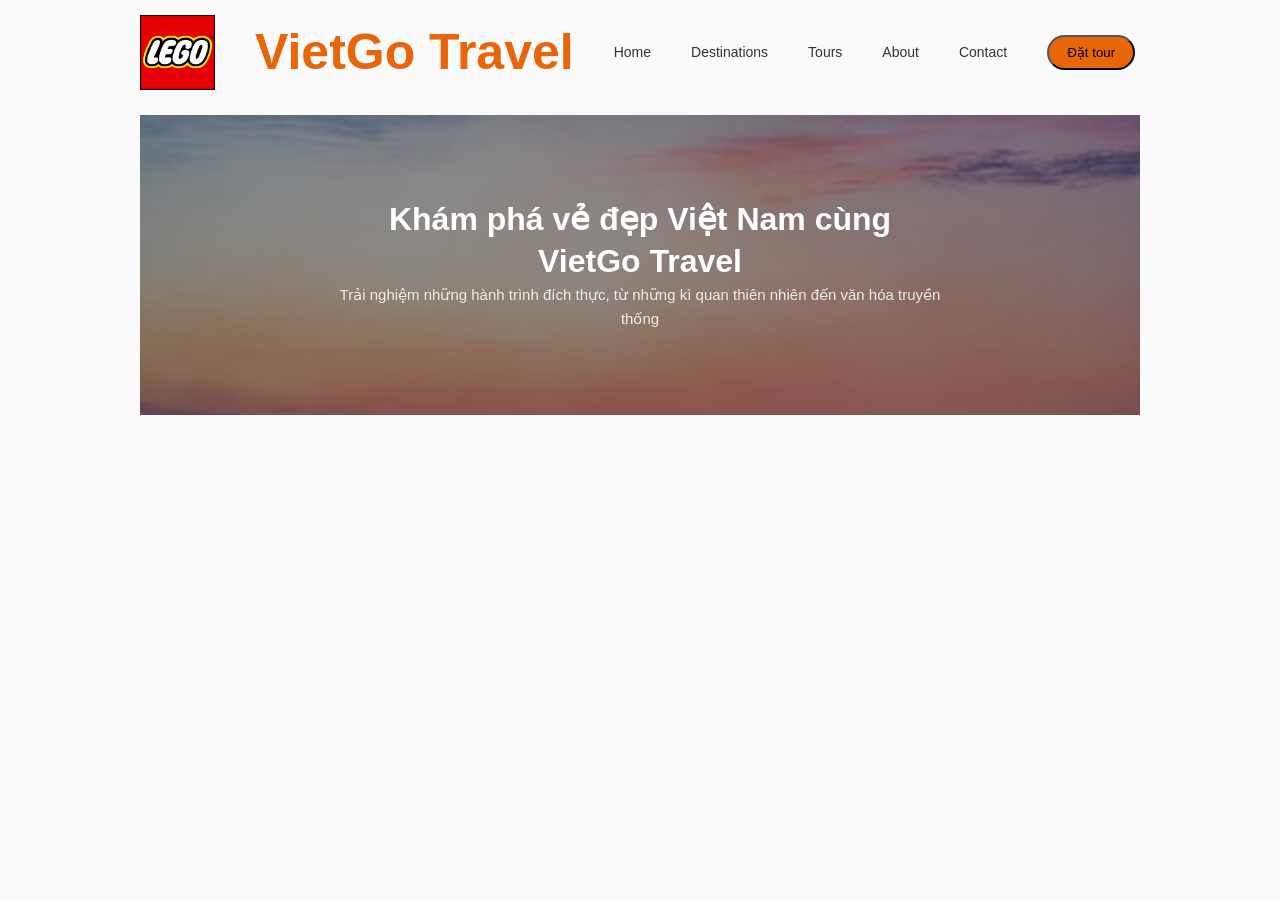
==== index.html @ a16970d5 "html" ====
<!doctype html>
<html lang="en">
<head>
    <meta charset="UTF-8">
    <meta name="viewport"
          content="width=device-width, user-scalable=no, initial-scale=1.0, maximum-scale=1.0, minimum-scale=1.0">
    <meta http-equiv="X-UA-Compatible" content="ie=edge">
    <title>Document</title>
    <link rel = "stylesheet" href = "css/index.css">
</head>
<body>
    <header class = "section header">
        <nav class = "container">
            <img class = "logo" src = "imgs/logo.png">
            <span class = "brand">VietGo Travel</span>
            <ul class = "links">
            <li><a href = "index.html">Home</a></li>
            <li><a href = "destination.html">Destinations</a></li>
            <li><a href = "blog.html">Tours</a></li>
            <li><a href = "about.html">About</a></li>
            <li><a href = "contact.html">Contact</a></li>
            </ul>
            <button class = "book">Đặt tour</button>
        </nav>
    </header>
    <div class = "section banner">
        <div class = "container">
            <div class = "background">
                <div class = "content">
                    <h1 class = "title">Khám phá vẻ đẹp Việt Nam cùng VietGo Travel</h1>
                    <p class = "description">Trải nghiệm những hành trình đích thực, từ những kì quan thiên nhiên đến văn hóa truyền thống</p>
                </div>
            </div>
        </div>
    </div>
    <div class = "section search">
        <div class = "container">
            <div class = "search-bar">
                
            </div>
        </div>
    </div>
</body>
</html>
---- css/index.css ----
*{
    margin: 0;
    padding: 0;
    box-sizing: border-box;
    transition: all 300ms;
}

body{
    background-color: #fafafa;
    font-size: 14px;
    font-family: "Roboto Condensed", sans-serif;
    line-height: 1.5;
    margin: 15px;
}

.section{
    float: left;
    width: 100%;
}

.container{
    width: 1000px;
    margin: 0 auto;
    float: none;
    position: relative;
}

.logo{
    width: 75px;
}

.brand{
    font-weight: bold;
    color: #E8650A;
    font-size: 50px;
}

.links{
    display: flex;
    align-items: center;
    gap: 40px;
    color: #E8650A;
    list-style: none;
}

.links a{
    text-decoration: none;
    font-size: 14px;
    color: #333;
}

.links a:active{
    color: #E8650A;
    border-bottom: 2px solid #E8650A;
    padding-bottom: 2px;
}

nav.container{
    display: flex;
    align-items: center;
    gap: 40px;
}

.book{
    border-radius: 20px;
    background-color: #E8650A;
    padding: 8px 18px;
}

header{
    height: 100px;
}

.banner .background{
    position: relative;
    height: 300px;
    background-image:
            linear-gradient(rgba(0,0,0,0.45), rgba(0,0,0,0.45)),
            url("../imgs/banner.jpg");
    background-size: cover;
    background-position: center;

    display: flex;
    align-items: center;
    justify-content: center;
}

.content {
    text-align: center;
    max-width: 650px;
    padding: 0 20px;
}

.title {
    font-size: 32px;
    font-weight: 700;
    color: #fff;
    line-height: 1.3;
    flex: 1;
    text-align: center;
}

.description {
    font-size: 15px;
    color: rgba(255, 255, 255, 0.85);
    line-height: 1.6;
    flex: 1;
    text-align: center;
}

.search .background{
    position: relative;
    height: 300px;
    background-image:
            linear-gradient(rgba(0,0,0,0.45), rgba(0,0,0,0.45)),
            url("../imgs/search.png");
    background-size: cover;
    background-position: center;

    display: flex;
    align-items: center;
    justify-content: center;
}
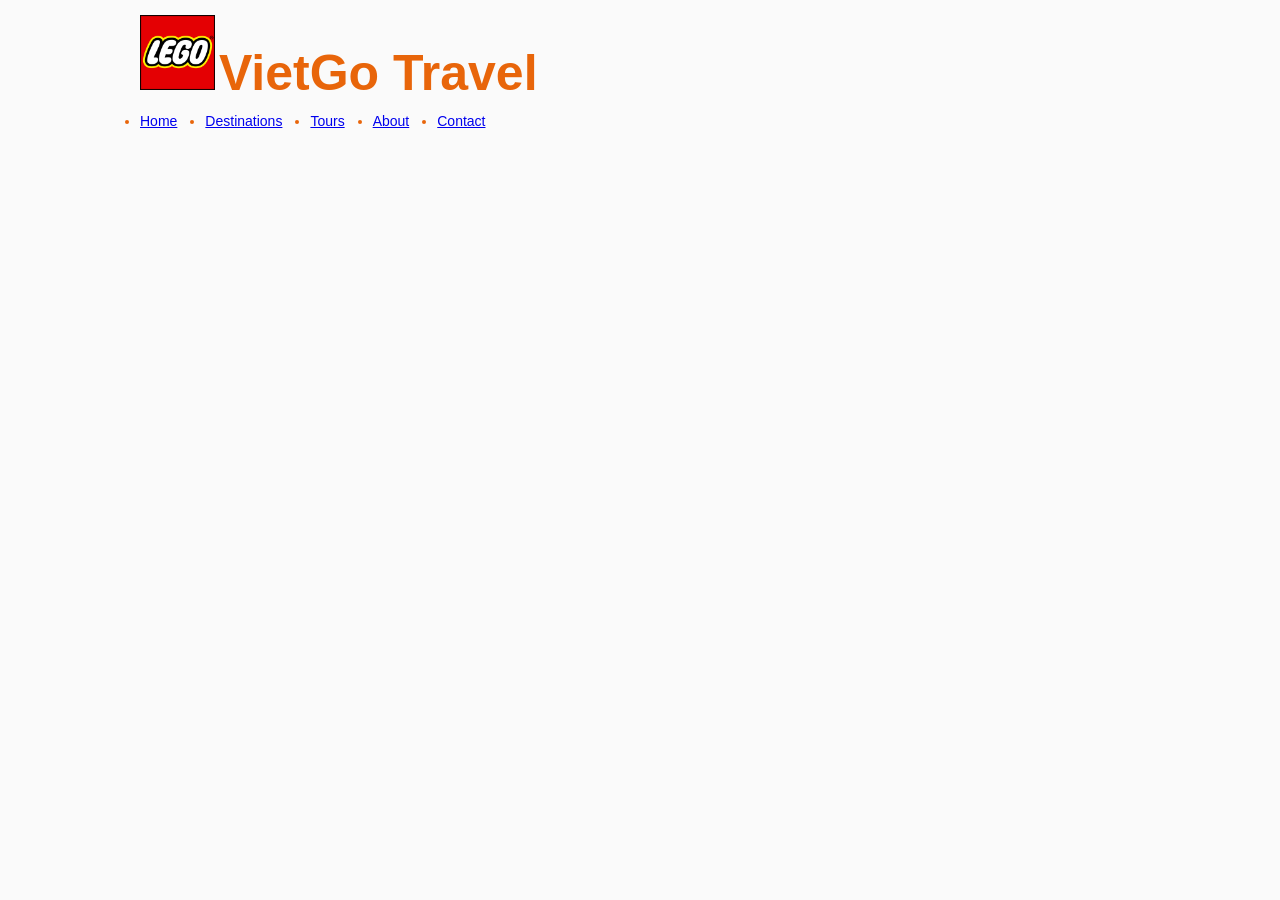
==== commit 50863f09: "Merge branch 'main' of https://github.com/kendicklmao/project-html" ====
--- a/index.html
+++ b/index.html
@@ -9,36 +9,18 @@
     <link rel = "stylesheet" href = "css/index.css">
 </head>
 <body>
-    <header class = "section header">
-        <nav class = "container">
-            <img class = "logo" src = "imgs/logo.png">
-            <span class = "brand">VietGo Travel</span>
-            <ul class = "links">
+<header class = "section header">
+    <div class = "container">
+        <img class = "logo" src = "imgs/LEGO_logo.svg.png">
+        <span class = "brand">VietGo Travel</span>
+        <ul class = "links">
             <li><a href = "index.html">Home</a></li>
             <li><a href = "destination.html">Destinations</a></li>
             <li><a href = "blog.html">Tours</a></li>
             <li><a href = "about.html">About</a></li>
             <li><a href = "contact.html">Contact</a></li>
-            </ul>
-            <button class = "book">Đặt tour</button>
-        </nav>
-    </header>
-    <div class = "section banner">
-        <div class = "container">
-            <div class = "background">
-                <div class = "content">
-                    <h1 class = "title">Khám phá vẻ đẹp Việt Nam cùng VietGo Travel</h1>
-                    <p class = "description">Trải nghiệm những hành trình đích thực, từ những kì quan thiên nhiên đến văn hóa truyền thống</p>
-                </div>
-            </div>
-        </div>
+        </ul>
     </div>
-    <div class = "section search">
-        <div class = "container">
-            <div class = "search-bar">
-                
-            </div>
-        </div>
-    </div>
+</header>
 </body>
 </html>
--- a/css/index.css
+++ b/css/index.css
@@ -22,7 +22,6 @@
     width: 1000px;
     margin: 0 auto;
     float: none;
-    position: relative;
 }
 
 .logo{
@@ -38,86 +37,10 @@
 .links{
     display: flex;
     align-items: center;
-    gap: 40px;
+    gap: 28px;
     color: #E8650A;
-    list-style: none;
 }
 
 .links a{
-    text-decoration: none;
-    font-size: 14px;
-    color: #333;
-}
 
-.links a:active{
-    color: #E8650A;
-    border-bottom: 2px solid #E8650A;
-    padding-bottom: 2px;
-}
-
-nav.container{
-    display: flex;
-    align-items: center;
-    gap: 40px;
-}
-
-.book{
-    border-radius: 20px;
-    background-color: #E8650A;
-    padding: 8px 18px;
-}
-
-header{
-    height: 100px;
-}
-
-.banner .background{
-    position: relative;
-    height: 300px;
-    background-image:
-            linear-gradient(rgba(0,0,0,0.45), rgba(0,0,0,0.45)),
-            url("../imgs/banner.jpg");
-    background-size: cover;
-    background-position: center;
-
-    display: flex;
-    align-items: center;
-    justify-content: center;
-}
-
-.content {
-    text-align: center;
-    max-width: 650px;
-    padding: 0 20px;
-}
-
-.title {
-    font-size: 32px;
-    font-weight: 700;
-    color: #fff;
-    line-height: 1.3;
-    flex: 1;
-    text-align: center;
-}
-
-.description {
-    font-size: 15px;
-    color: rgba(255, 255, 255, 0.85);
-    line-height: 1.6;
-    flex: 1;
-    text-align: center;
-}
-
-.search .background{
-    position: relative;
-    height: 300px;
-    background-image:
-            linear-gradient(rgba(0,0,0,0.45), rgba(0,0,0,0.45)),
-            url("../imgs/search.png");
-    background-size: cover;
-    background-position: center;
-
-    display: flex;
-    align-items: center;
-    justify-content: center;
 }
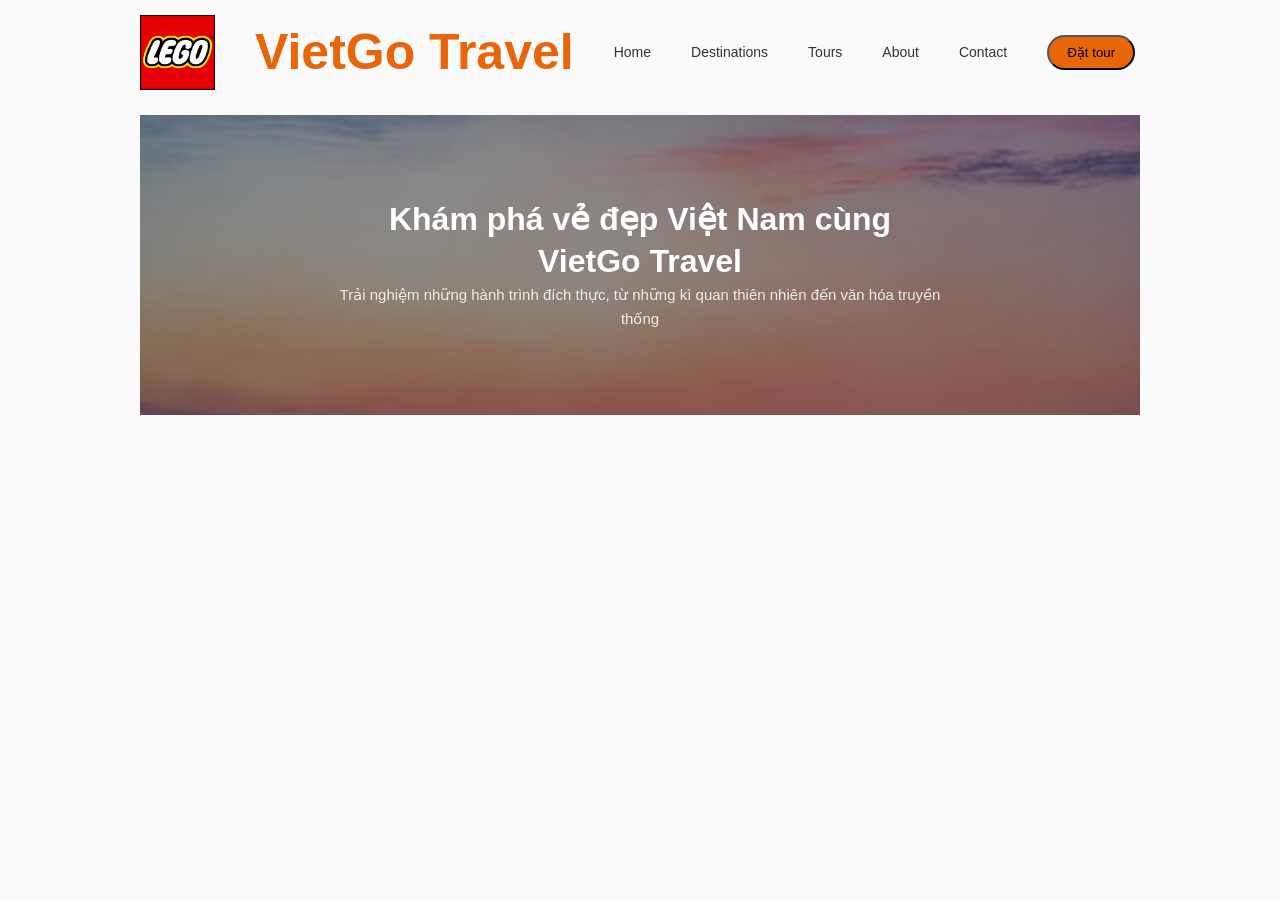
==== commit 2f4814f6: "Merge branch 'main' of https://github.com/kendicklmao/project-html" ====
--- a/index.html
+++ b/index.html
@@ -9,18 +9,36 @@
     <link rel = "stylesheet" href = "css/index.css">
 </head>
 <body>
-<header class = "section header">
-    <div class = "container">
-        <img class = "logo" src = "imgs/LEGO_logo.svg.png">
-        <span class = "brand">VietGo Travel</span>
-        <ul class = "links">
+    <header class = "section header">
+        <nav class = "container">
+            <img class = "logo" src = "imgs/logo.png">
+            <span class = "brand">VietGo Travel</span>
+            <ul class = "links">
             <li><a href = "index.html">Home</a></li>
             <li><a href = "destination.html">Destinations</a></li>
             <li><a href = "blog.html">Tours</a></li>
             <li><a href = "about.html">About</a></li>
             <li><a href = "contact.html">Contact</a></li>
-        </ul>
+            </ul>
+            <button class = "book">Đặt tour</button>
+        </nav>
+    </header>
+    <div class = "section banner">
+        <div class = "container">
+            <div class = "background">
+                <div class = "content">
+                    <h1 class = "title">Khám phá vẻ đẹp Việt Nam cùng VietGo Travel</h1>
+                    <p class = "description">Trải nghiệm những hành trình đích thực, từ những kì quan thiên nhiên đến văn hóa truyền thống</p>
+                </div>
+            </div>
+        </div>
     </div>
-</header>
+    <div class = "section search">
+        <div class = "container">
+            <div class = "search-bar">
+                
+            </div>
+        </div>
+    </div>
 </body>
 </html>
--- a/css/index.css
+++ b/css/index.css
@@ -22,6 +22,7 @@
     width: 1000px;
     margin: 0 auto;
     float: none;
+    position: relative;
 }
 
 .logo{
@@ -37,10 +38,86 @@
 .links{
     display: flex;
     align-items: center;
-    gap: 28px;
+    gap: 40px;
     color: #E8650A;
+    list-style: none;
 }
 
 .links a{
+    text-decoration: none;
+    font-size: 14px;
+    color: #333;
+}
 
+.links a:active{
+    color: #E8650A;
+    border-bottom: 2px solid #E8650A;
+    padding-bottom: 2px;
+}
+
+nav.container{
+    display: flex;
+    align-items: center;
+    gap: 40px;
+}
+
+.book{
+    border-radius: 20px;
+    background-color: #E8650A;
+    padding: 8px 18px;
+}
+
+header{
+    height: 100px;
+}
+
+.banner .background{
+    position: relative;
+    height: 300px;
+    background-image:
+            linear-gradient(rgba(0,0,0,0.45), rgba(0,0,0,0.45)),
+            url("../imgs/banner.jpg");
+    background-size: cover;
+    background-position: center;
+
+    display: flex;
+    align-items: center;
+    justify-content: center;
+}
+
+.content {
+    text-align: center;
+    max-width: 650px;
+    padding: 0 20px;
+}
+
+.title {
+    font-size: 32px;
+    font-weight: 700;
+    color: #fff;
+    line-height: 1.3;
+    flex: 1;
+    text-align: center;
+}
+
+.description {
+    font-size: 15px;
+    color: rgba(255, 255, 255, 0.85);
+    line-height: 1.6;
+    flex: 1;
+    text-align: center;
+}
+
+.search .background{
+    position: relative;
+    height: 300px;
+    background-image:
+            linear-gradient(rgba(0,0,0,0.45), rgba(0,0,0,0.45)),
+            url("../imgs/search.png");
+    background-size: cover;
+    background-position: center;
+
+    display: flex;
+    align-items: center;
+    justify-content: center;
 }
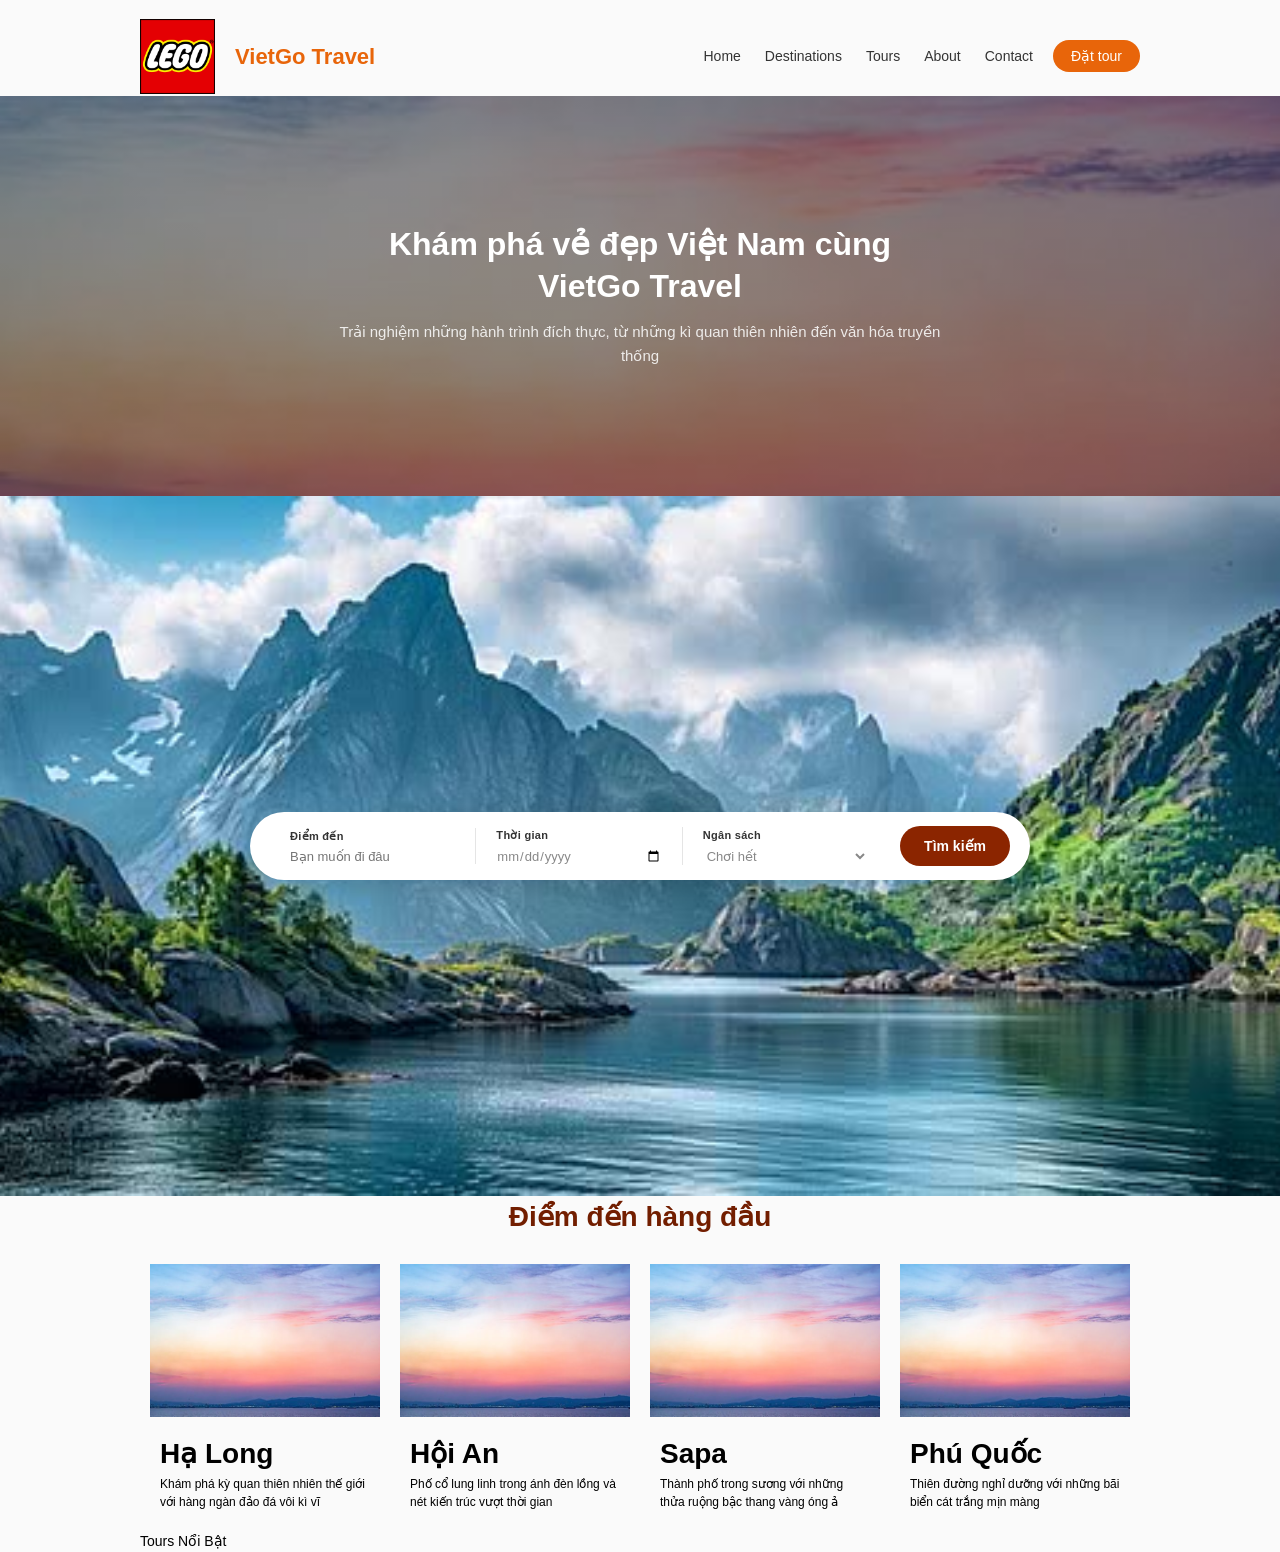
==== commit a0cb7e7d: "html" ====
--- a/index.html
+++ b/index.html
@@ -23,21 +23,76 @@
             <button class = "book">Đặt tour</button>
         </nav>
     </header>
-    <div class = "section banner">
+    <div class="section banner">
+        <div class="background">
+            <div class="content">
+                <h1 class="title">Khám phá vẻ đẹp Việt Nam cùng VietGo Travel</h1>
+                <p class="description">Trải nghiệm những hành trình đích thực, từ những kì quan thiên nhiên đến văn hóa truyền thống</p>
+            </div>
+        </div>
+        <div class="section search">
+            <div class="search-bar">
+                <div class="search-field">
+                    <label>Điểm đến</label>
+                    <div class="field-inner">
+                        <input type="text" placeholder="Bạn muốn đi đâu">
+                    </div>
+                </div>
+                <div class="search-field">
+                    <label>Thời gian</label>
+                    <div class="field-inner">
+                        <input type="date">
+                    </div>
+                </div>
+                <div class="search-field">
+                    <label>Ngân sách</label>
+                    <select>
+                        <option>Chơi hết</option>
+                        <option>Dưới 5 triệu</option>
+                        <option>5 - 10 triệu</option>
+                        <option>Trên 10 triệu</option>
+                    </select>
+                </div>
+                <button class="search-button">Tìm kiếm</button>
+            </div>
+        </div>
+    </div>
+    <h1 class = "special">Điểm đến hàng đầu</h1>
+    <div class = "section special-place">
         <div class = "container">
-            <div class = "background">
-                <div class = "content">
-                    <h1 class = "title">Khám phá vẻ đẹp Việt Nam cùng VietGo Travel</h1>
-                    <p class = "description">Trải nghiệm những hành trình đích thực, từ những kì quan thiên nhiên đến văn hóa truyền thống</p>
+            <div class = "item-img">
+                <img src = "imgs/banner.jpg">
+                <div class = "item-des">
+                    <h1>Hạ Long</h1>
+                    <p>Khám phá kỳ quan thiên nhiên thế giới với hàng ngàn đảo đá vôi kì vĩ</p>
+                </div>
+            </div>
+            <div class = "item-img">
+                <img src = "imgs/banner.jpg">
+                <div class = "item-des">
+                    <h1>Hội An</h1>
+                    <p>Phố cổ lung linh trong ánh đèn lồng và nét kiến trúc vượt thời gian</p>
+                </div>
+            </div>
+            <div class = "item-img">
+                <img src = "imgs/banner.jpg">
+                <div class = "item-des">
+                    <h1>Sapa</h1>
+                    <p>Thành phố trong sương với những thửa ruộng bậc thang vàng óng ả</p>
+                </div>
+            </div>
+            <div class = "item-img">
+                <img src = "imgs/banner.jpg">
+                <div class = "item-des">
+                    <h1>Phú Quốc</h1>
+                    <p>Thiên đường nghỉ dưỡng với những bãi biển cát trắng mịn màng</p>
                 </div>
             </div>
         </div>
     </div>
-    <div class = "section search">
+    <div class = "section special-tour">
         <div class = "container">
-            <div class = "search-bar">
-                
-            </div>
+            <p class = "tour">Tours Nổi Bật</p>
         </div>
     </div>
 </body>
--- a/css/index.css
+++ b/css/index.css
@@ -1,85 +1,94 @@
-*{
+* {
     margin: 0;
     padding: 0;
     box-sizing: border-box;
     transition: all 300ms;
 }
 
-body{
+body {
     background-color: #fafafa;
     font-size: 14px;
-    font-family: "Roboto Condensed", sans-serif;
+    font-family: "Be Vietnam Pro", sans-serif;
     line-height: 1.5;
-    margin: 15px;
-}
-
-.section{
+}
+
+.section {
     float: left;
     width: 100%;
-}
-
-.container{
+    overflow: hidden;
+}
+
+.container {
     width: 1000px;
     margin: 0 auto;
     float: none;
     position: relative;
 }
 
-.logo{
+.logo {
     width: 75px;
 }
 
-.brand{
+.brand {
     font-weight: bold;
     color: #E8650A;
-    font-size: 50px;
-}
-
-.links{
-    display: flex;
-    align-items: center;
-    gap: 40px;
-    color: #E8650A;
+    font-size: 22px;
+}
+
+.links {
+    display: flex;
+    align-items: center;
+    gap: 24px;
     list-style: none;
-}
-
-.links a{
+    margin-left: auto;
+}
+
+.links a {
     text-decoration: none;
     font-size: 14px;
     color: #333;
 }
 
-.links a:active{
+.links a:hover {
     color: #E8650A;
     border-bottom: 2px solid #E8650A;
     padding-bottom: 2px;
 }
 
-nav.container{
-    display: flex;
-    align-items: center;
-    gap: 40px;
-}
-
-.book{
+nav.container {
+    display: flex;
+    align-items: center;
+    gap: 20px;
+    height: 100%;
+}
+
+.book {
+    border: none;
     border-radius: 20px;
     background-color: #E8650A;
+    color: #fff;
     padding: 8px 18px;
-}
-
-header{
-    height: 100px;
-}
-
-.banner .background{
-    position: relative;
-    height: 300px;
+    cursor: pointer;
+    font-size: 14px;
+    font-family: inherit;
+    white-space: nowrap;
+}
+
+.book:hover {
+    background-color: #cf5608;
+}
+
+header {
+    height: 80px;
+}
+
+.banner .background {
+    height: 400px;
     background-image:
             linear-gradient(rgba(0,0,0,0.45), rgba(0,0,0,0.45)),
             url("../imgs/banner.jpg");
     background-size: cover;
     background-position: center;
-
     display: flex;
     align-items: center;
     justify-content: center;
@@ -96,7 +105,6 @@
     font-weight: 700;
     color: #fff;
     line-height: 1.3;
-    flex: 1;
     text-align: center;
 }
 
@@ -104,20 +112,124 @@
     font-size: 15px;
     color: rgba(255, 255, 255, 0.85);
     line-height: 1.6;
-    flex: 1;
-    text-align: center;
-}
-
-.search .background{
-    position: relative;
-    height: 300px;
-    background-image:
-            linear-gradient(rgba(0,0,0,0.45), rgba(0,0,0,0.45)),
-            url("../imgs/search.png");
+    text-align: center;
+    margin-top: 12px;
+}
+
+.search {
+    height: 700px;
+    background-image: url("../imgs/search.png");
     background-size: cover;
     background-position: center;
-
     display: flex;
     align-items: center;
     justify-content: center;
-}+}
+
+.search-bar {
+    width: 90%;
+    max-width: 780px;
+    background: #fff;
+    border-radius: 50px;
+    padding: 14px 20px;
+    display: flex;
+    align-items: center;
+    box-shadow: 0 4px 24px rgba(0,0,0,0.15);
+}
+
+.search-field {
+    flex: 1;
+    display: flex;
+    flex-direction: column;
+    padding: 0 20px;
+    border-right: 1px solid #e5e5e5;
+}
+
+.search-field:last-of-type {
+    border-right: none;
+}
+
+.search-field label {
+    font-size: 11px;
+    font-weight: 600;
+    color: #333;
+    margin-bottom: 4px;
+    letter-spacing: 0.3px;
+}
+
+.search-field input,
+.search-field select {
+    border: none;
+    outline: none;
+    font-size: 13px;
+    color: #888;
+    font-family: 'Be Vietnam Pro', sans-serif;
+    background: transparent;
+    cursor: pointer;
+    width: 100%;
+}
+
+.search-field .field-inner {
+    display: flex;
+    align-items: center;
+    gap: 6px;
+}
+
+.search-field .field-inner i {
+    font-size: 16px;
+    color: #E8650A;
+    flex-shrink: 0;
+}
+
+.search-button {
+    background: #8B2500;
+    color: #fff;
+    border: none;
+    padding: 12px 24px;
+    border-radius: 50px;
+    font-size: 14px;
+    font-weight: 600;
+    cursor: pointer;
+    display: flex;
+    align-items: center;
+    gap: 8px;
+    white-space: nowrap;
+    margin-left: 12px;
+    font-family: 'Be Vietnam Pro', sans-serif;
+}
+
+.search-button:hover {
+    background: #721e00;
+}
+
+.special{
+    color: #721e00;
+    text-align: center;
+    margin: 16px;
+}
+
+.special-place{
+}
+
+.item-img{
+    margin: 10px;
+    box-sizing: border-box;
+    width: calc(25% - 20px);
+    border-radius: 10px;
+    float: left;
+}
+
+.item-des{
+    padding: 10px;
+}
+
+.special-place img{
+    width: 100%;
+}
+
+.item-des p{
+    font-weight: lighter;
+    font-size: 12px
+}
+
+.
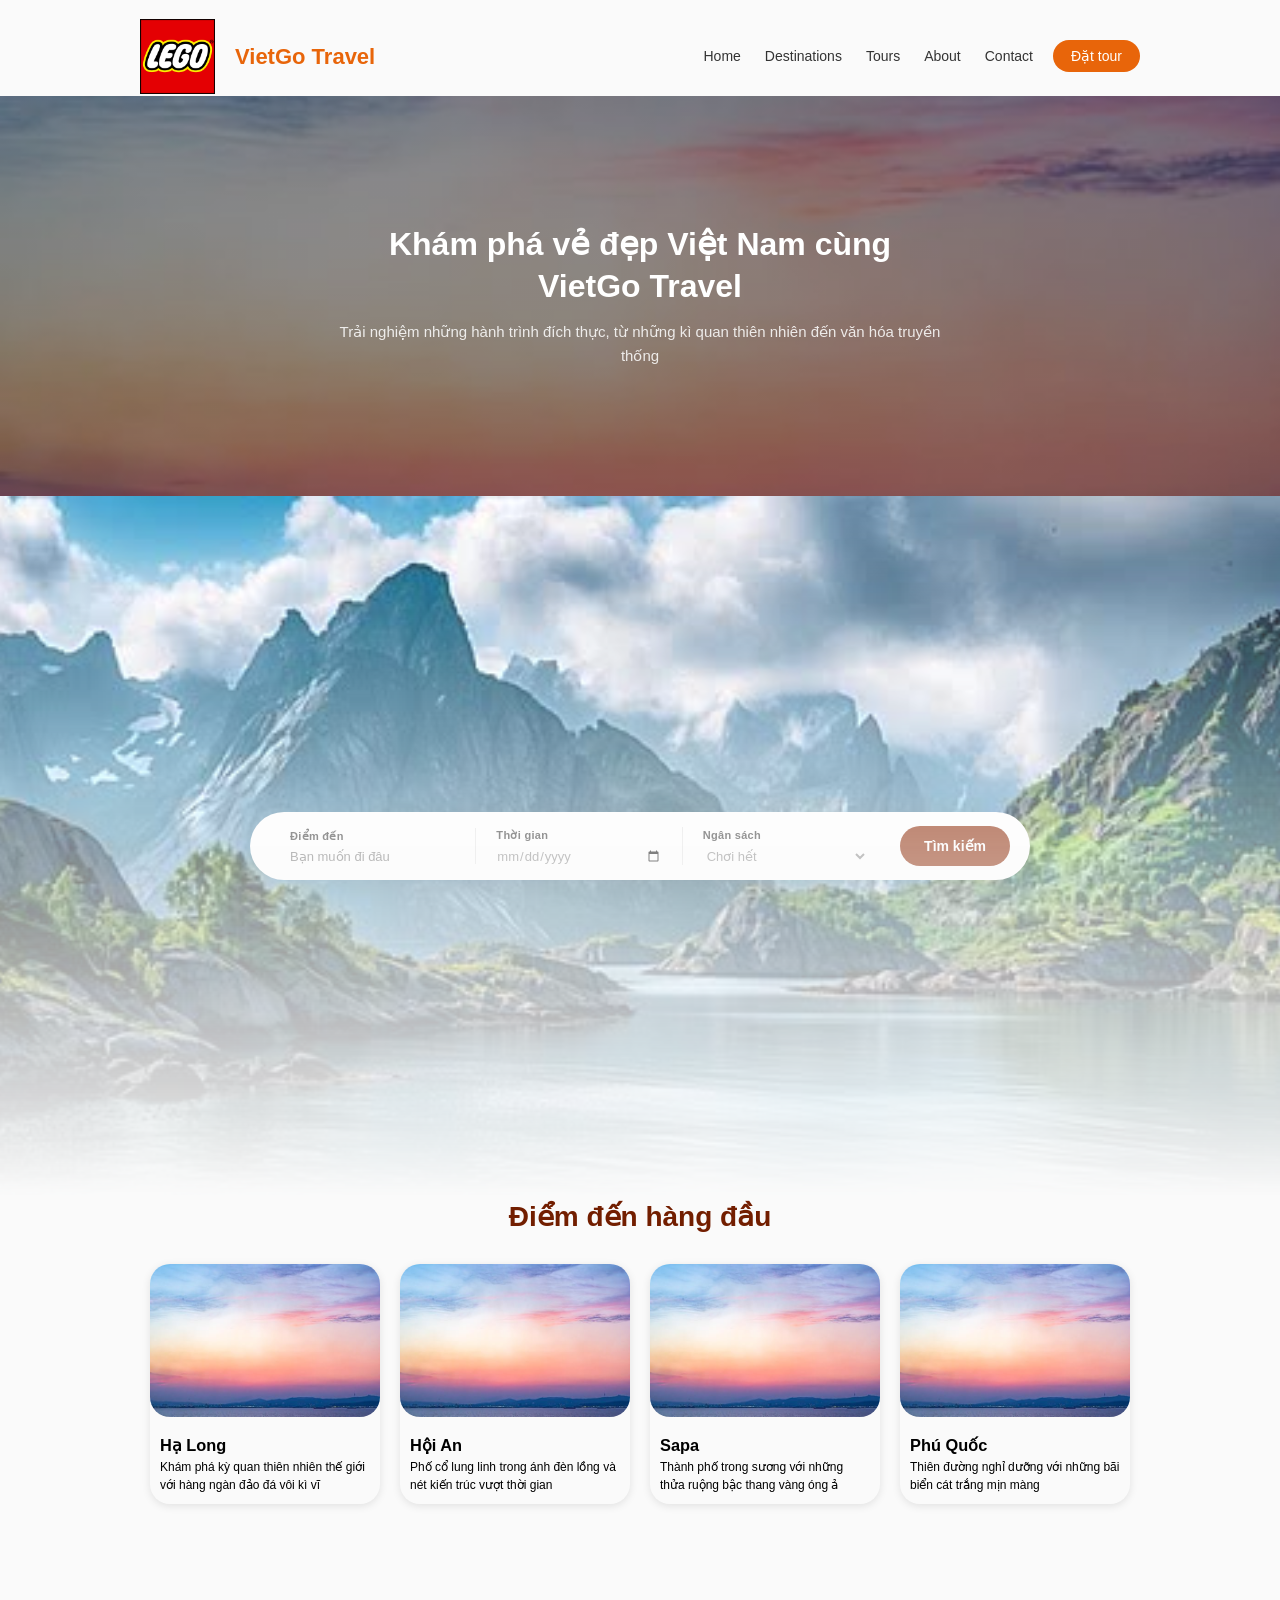
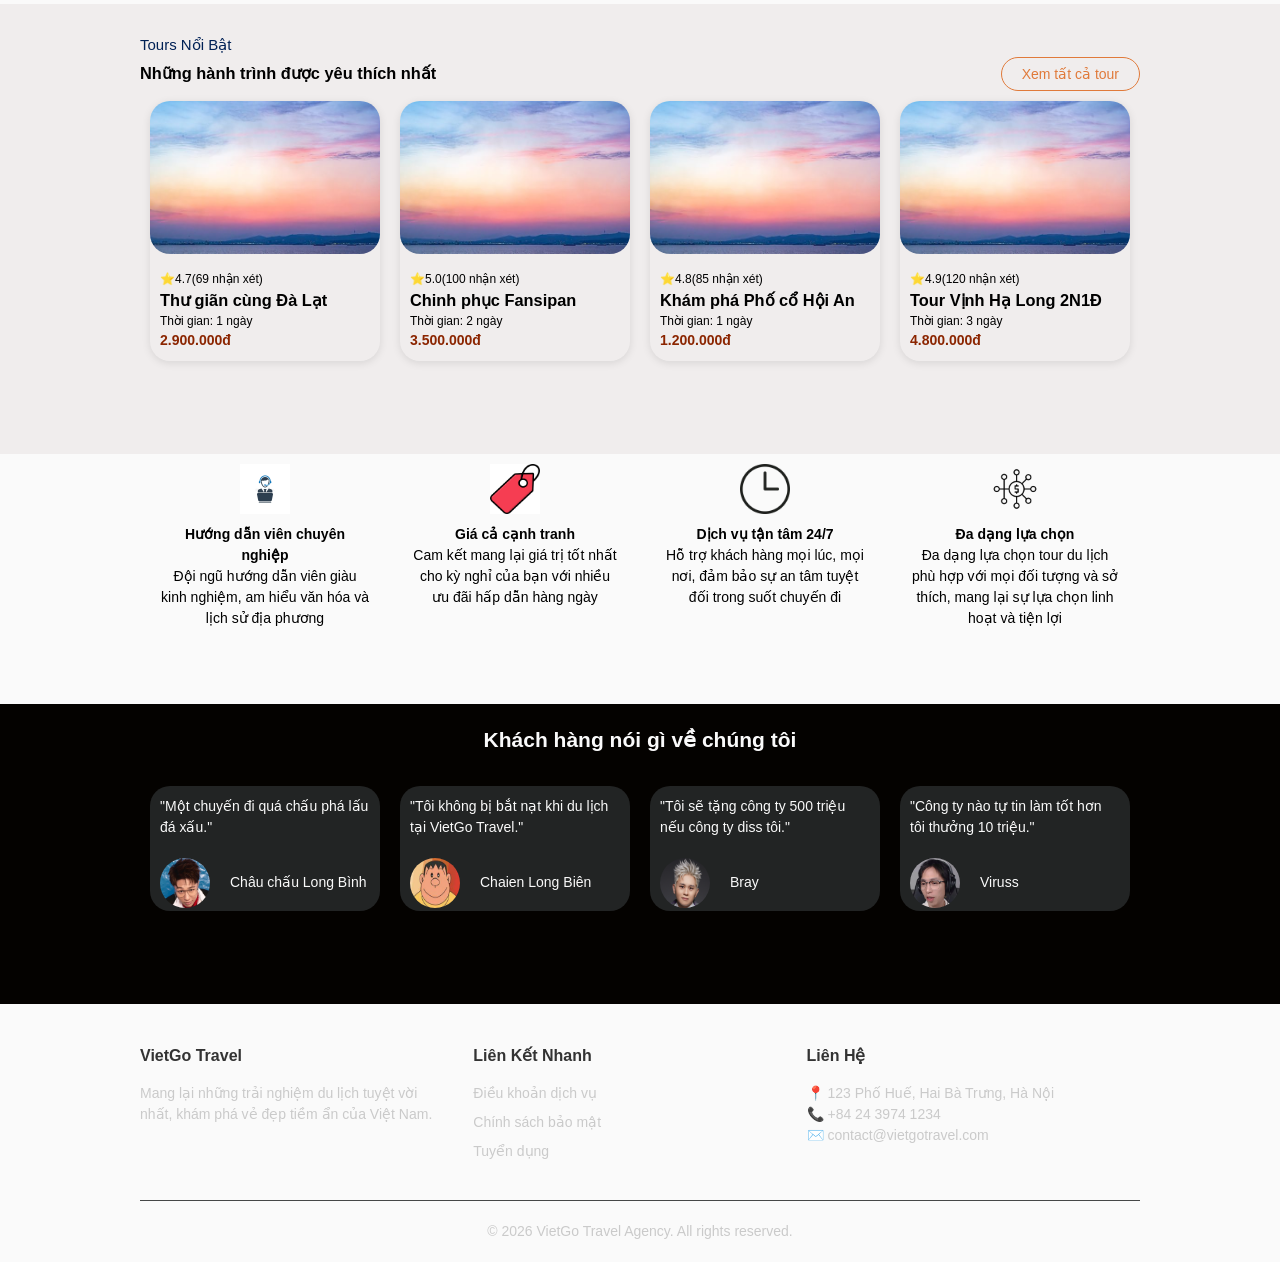
==== commit bc233b8c: "html" ====
--- a/index.html
+++ b/index.html
@@ -63,28 +63,28 @@
             <div class = "item-img">
                 <img src = "imgs/banner.jpg">
                 <div class = "item-des">
-                    <h1>Hạ Long</h1>
+                    <h3>Hạ Long</h3>
                     <p>Khám phá kỳ quan thiên nhiên thế giới với hàng ngàn đảo đá vôi kì vĩ</p>
                 </div>
             </div>
             <div class = "item-img">
                 <img src = "imgs/banner.jpg">
                 <div class = "item-des">
-                    <h1>Hội An</h1>
+                    <h3>Hội An</h3>
                     <p>Phố cổ lung linh trong ánh đèn lồng và nét kiến trúc vượt thời gian</p>
                 </div>
             </div>
             <div class = "item-img">
                 <img src = "imgs/banner.jpg">
                 <div class = "item-des">
-                    <h1>Sapa</h1>
+                    <h3>Sapa</h3>
                     <p>Thành phố trong sương với những thửa ruộng bậc thang vàng óng ả</p>
                 </div>
             </div>
             <div class = "item-img">
                 <img src = "imgs/banner.jpg">
                 <div class = "item-des">
-                    <h1>Phú Quốc</h1>
+                    <h3>Phú Quốc</h3>
                     <p>Thiên đường nghỉ dưỡng với những bãi biển cát trắng mịn màng</p>
                 </div>
             </div>
@@ -93,7 +93,133 @@
     <div class = "section special-tour">
         <div class = "container">
             <p class = "tour">Tours Nổi Bật</p>
-        </div>
-    </div>
+            <div class = "all">
+                <h3>Những hành trình được yêu thích nhất</h3>
+                <button class="all-tour">Xem tất cả tour</button>
+            </div>
+            <div class = "item-img">
+                <img src = "imgs/banner.jpg">
+                <div class = "item-des">
+                    <p class = "rate">⭐4.7(69 nhận xét)</p>
+                    <h3 class = "tour-title">Thư giãn cùng Đà Lạt</h3>
+                    <p class = "term">Thời gian: 1 ngày</p>
+                    <h4 class = "price">2.900.000đ</h4>
+                </div>
+            </div>
+            <div class = "item-img">
+                <img src = "imgs/banner.jpg">
+                <div class = "item-des">
+                    <p class = "rate">⭐5.0(100 nhận xét)</p>
+                    <h3 class = "tour-title">Chinh phục Fansipan</h3>
+                    <p class = "term">Thời gian: 2 ngày</p>
+                    <h4 class = "price">3.500.000đ</h4>
+                </div>
+            </div>
+            <div class = "item-img">
+                <img src = "imgs/banner.jpg">
+                <div class = "item-des">
+                    <p class = "rate">⭐4.8(85 nhận xét)</p>
+                    <h3 class = "tour-title">Khám phá Phố cổ Hội An</h3>
+                    <p class = "term">Thời gian: 1 ngày</p>
+                    <h4 class = "price">1.200.000đ</h4>
+                </div>
+            </div>
+            <div class = "item-img">
+                <img src = "imgs/banner.jpg">
+                <div class = "item-des">
+                    <p class = "rate">⭐4.9(120 nhận xét)</p>
+                    <h3 class = "tour-title">Tour Vịnh Hạ Long 2N1Đ</h3>
+                    <p class = "term">Thời gian: 3 ngày</p>
+                    <h4 class = "price">4.800.000đ</h4>
+                </div>
+            </div>
+        </div>
+    </div>
+    <div class = "section advantage">
+        <div class = "container">
+            <div class = "img-advantage">
+                <img src = "imgs/customerservice.jpg">
+                <div class = "content-advantage">
+                    <h4 class = "pros">Hướng dẫn viên chuyên nghiệp</h4>
+                    <p class = "detail">Đội ngũ hướng dẫn viên giàu kinh nghiệm, am hiểu văn hóa và lịch sử địa phương</p>
+                </div>
+            </div>
+            <div class = "img-advantage">
+                <img src = "imgs/tag.png">
+                <div class = "content-advantage">
+                    <h4>Giá cả cạnh tranh</h4>
+                    <p>Cam kết mang lại giá trị tốt nhất cho kỳ nghỉ của bạn với nhiều ưu đãi hấp dẫn hàng ngày</p>
+                </div>
+            </div>
+            <div class = "img-advantage">
+                <img src = "imgs/clock.png">
+                <div class = "content-advantage">
+                    <h4>Dịch vụ tận tâm 24/7</h4>
+                    <p>Hỗ trợ khách hàng mọi lúc, mọi nơi, đảm bảo sự an tâm tuyệt đối trong suốt chuyến đi</p>
+                </div>
+            </div>
+            <div class = "img-advantage">
+                <img src = "imgs/diversity.png">
+                <div class = "content-advantage">
+                    <h4>Đa dạng lựa chọn</h4>
+                    <p>Đa dạng lựa chọn tour du lịch phù hợp với mọi đối tượng và sở thích, mang lại sự lựa chọn linh hoạt và tiện lợi</p>
+                </div>
+            </div>
+        </div>
+    </div>
+    <div class = "section cmt">
+        <div class = "container">
+            <h2 style = "text-align: center; color: #fafafa; margin: 20px">Khách hàng nói gì về chúng tôi</h2>
+            <div class = "cmt-content">
+                <p class = "comment">"Một chuyến đi quá chấu phá lấu đá xấu."</p>
+                <div class = "cmt-img">
+                    <img src = "imgs/obito.png">Châu chấu Long Bình
+                </div>
+            </div>
+            <div class = "cmt-content">
+                <p class = "comment">"Tôi không bị bắt nạt khi du lịch tại VietGo Travel."</p>
+                <div class = "cmt-img">
+                    <img src = "imgs/chaien.png">Chaien Long Biên
+                </div>
+            </div>
+            <div class = "cmt-content">
+                <p class = "comment">"Tôi sẽ tặng công ty 500 triệu nếu công ty diss tôi."</p>
+                <div class = "cmt-img">
+                    <img src = "imgs/bray.png">Bray
+                </div>
+            </div>
+            <div class = "cmt-content">
+                <p class = "comment">"Công ty nào tự tin làm tốt hơn tôi thưởng 10 triệu."</p>
+                <div class = "cmt-img">
+                    <img src = "imgs/viruss.png">Viruss
+                </div>
+            </div>
+        </div>
+    </div>
+    <footer class="section footer">
+        <div class="container">
+            <div class="footer-col">
+                <h4>VietGo Travel</h4>
+                <p>Mang lại những trải nghiệm du lịch tuyệt vời nhất, khám phá vẻ đẹp tiềm ẩn của Việt Nam.</p>
+            </div>
+            <div class="footer-col">
+                <h4>Liên Kết Nhanh</h4>
+                <ul>
+                    <li><a href="#">Điều khoản dịch vụ</a></li>
+                    <li><a href="#">Chính sách bảo mật</a></li>
+                    <li><a href="#">Tuyển dụng</a></li>
+                </ul>
+            </div>
+            <div class="footer-col">
+                <h4>Liên Hệ</h4>
+                <p>📍 123 Phố Huế, Hai Bà Trưng, Hà Nội</p>
+                <p>📞 +84 24 3974 1234</p>
+                <p>✉️ contact@vietgotravel.com</p>
+            </div>
+            <div class="footer-bottom">
+                <p>© 2026 VietGo Travel Agency. All rights reserved.</p>
+            </div>
+        </div>
+    </footer>
 </body>
 </html>
--- a/css/index.css
+++ b/css/index.css
@@ -76,6 +76,7 @@
 
 .book:hover {
     background-color: #cf5608;
+    transform: scale(1.05);
 }
 
 header {
@@ -119,6 +120,8 @@
 .search {
     height: 700px;
     background-image: url("../imgs/search.png");
+    -webkit-mask-image: linear-gradient(to bottom, black 0%, transparent 100%);
+    mask-image: linear-gradient(to bottom, black 0%, transparent 100%);
     background-size: cover;
     background-position: center;
     display: flex;
@@ -175,12 +178,6 @@
     gap: 6px;
 }
 
-.search-field .field-inner i {
-    font-size: 16px;
-    color: #E8650A;
-    flex-shrink: 0;
-}
-
 .search-button {
     background: #8B2500;
     color: #fff;
@@ -200,6 +197,7 @@
 
 .search-button:hover {
     background: #721e00;
+    transform: scale(1.05);
 }
 
 .special{
@@ -209,14 +207,21 @@
 }
 
 .special-place{
+    background-color: #fafafa;
+    height: 350px;
 }
 
 .item-img{
     margin: 10px;
     box-sizing: border-box;
     width: calc(25% - 20px);
-    border-radius: 10px;
-    float: left;
+    float: left;
+    box-shadow: 0 2px 8px rgba(0, 0, 0, 0.1);
+    border-radius: 20px;
+}
+
+.item-img:hover{
+    transform: scale(1.05);
 }
 
 .item-des{
@@ -225,6 +230,7 @@
 
 .special-place img{
     width: 100%;
+    border-radius: 20px;
 }
 
 .item-des p{
@@ -232,4 +238,145 @@
     font-size: 12px
 }
 
-.+.tour{
+    color: #002155;
+    font-size: 15px;
+    margin-top: 30px;
+}
+
+.special-tour{
+    background-color: #f0eded;
+    height: 450px;
+}
+
+.all-tour{
+    padding: 8px 20px;
+    border: 1.5px solid #e07a3a;
+    border-radius: 20px;
+    background: transparent;
+    color: #e07a3a;
+    font-size: 14px;
+    cursor: pointer;
+    white-space: nowrap;
+}
+
+.all{
+    display: flex;
+    justify-content: space-between;
+    align-items: center;
+}
+
+.all-tour:hover{
+    background: #e07a3a;
+    color: white;
+}
+
+.special-tour img{
+    border-radius: 20px;
+    width: 100%;
+}
+
+.price{
+    color: #8B2500;
+}
+
+.img-advantage{
+    margin: 10px;
+    box-sizing: border-box;
+    width: calc(25% - 20px);
+    float: left;
+}
+
+.img-advantage img{
+    width: 50px;
+    height: 50px;
+    display: block;
+    margin: 0 auto;
+}
+
+.content-advantage{
+    padding: 10px;
+    text-align: center;
+}
+
+.advantage{
+    background-color: #fafafa;
+    height: 250px;
+}
+
+.cmt{
+    background-color: #040200;
+    height: 300px;
+}
+
+.cmt-content{
+    color: #fafafa;
+    background-color: #222424;
+    box-sizing: border-box;
+    float: left;
+    width: calc(25% - 20px);
+    border-radius: 20px;
+    height: 125px;
+    margin: 10px;
+}
+
+.cmt-img{
+    display: flex;
+    align-items: center;
+    gap: 10px;
+}
+
+.cmt-img img{
+    width: 50px;
+    height: 50px;
+    border-radius: 100px;
+    margin: 10px;
+}
+
+.comment{
+    margin: 10px;
+}
+
+.footer {
+    background-color: #fafafa;
+    color: #cacaca;
+    padding-top: 40px;
+}
+
+.footer-col {
+    float: left;
+    width: 33.33%;
+    padding-right: 20px;
+}
+
+.footer-col h4 {
+    color: #333;
+    margin-bottom: 15px;
+    font-size: 16px;
+}
+
+.footer-col ul {
+    list-style: none;
+}
+
+.footer-col ul li {
+    margin-bottom: 8px;
+}
+
+.footer-col a {
+    color: #cacaca;
+    text-decoration: none;
+}
+
+.footer-col a:hover {
+    color: #8B2500;
+}
+
+.footer-bottom {
+    float: left;
+    width: 100%;
+    text-align: center;
+    margin-top: 30px;
+    padding: 20px 0;
+    border-top: 1px solid #454747;
+}
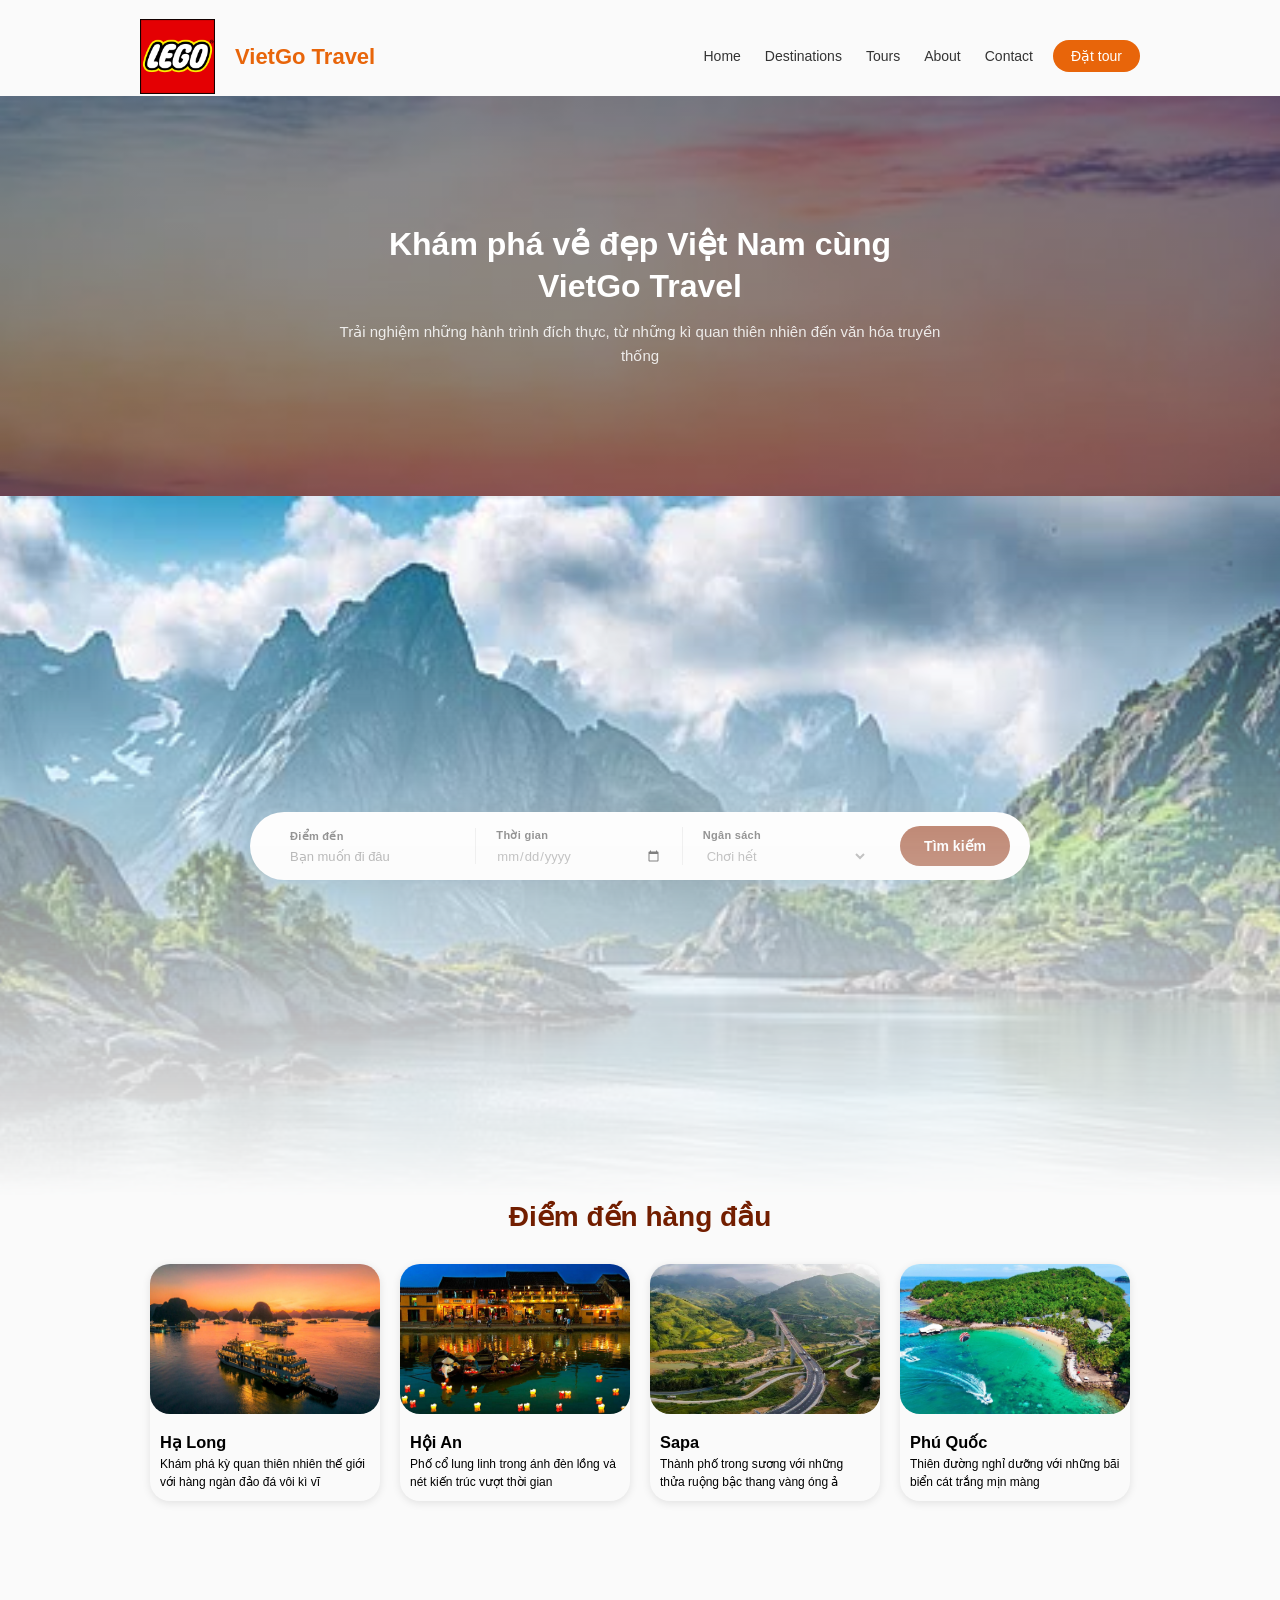
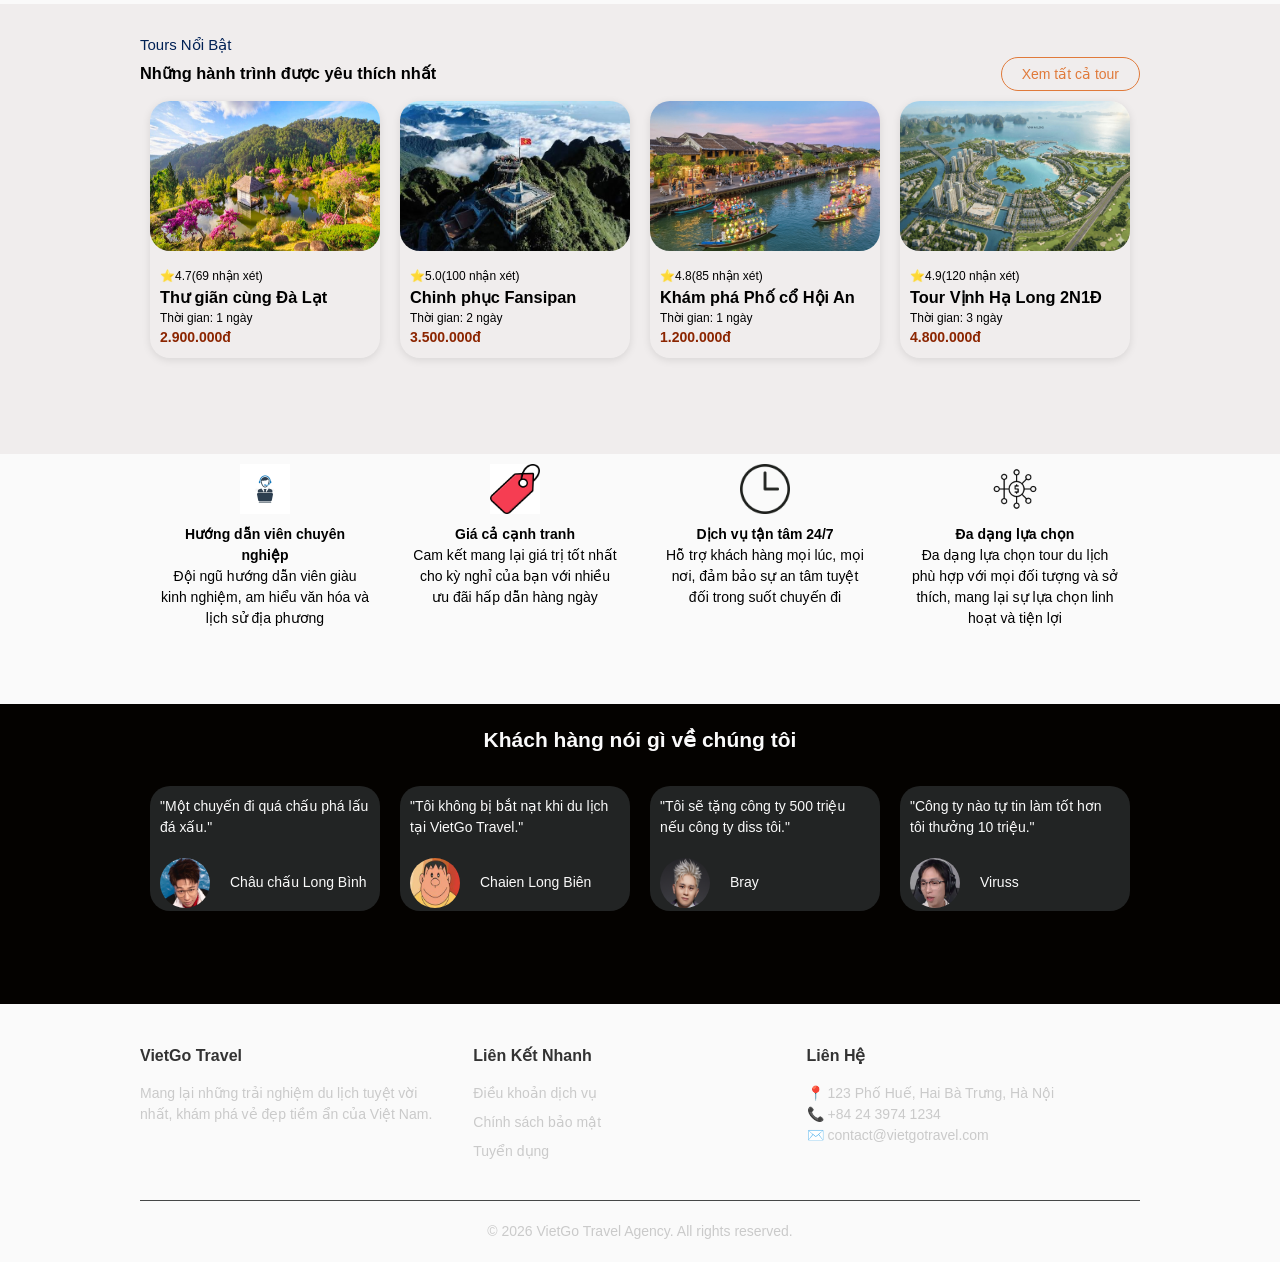
==== commit 64080c2e: "html" ====
--- a/index.html
+++ b/index.html
@@ -61,28 +61,28 @@
     <div class = "section special-place">
         <div class = "container">
             <div class = "item-img">
-                <img src = "imgs/banner.jpg">
+                <img src = "imgs/Halong.png">
                 <div class = "item-des">
                     <h3>Hạ Long</h3>
                     <p>Khám phá kỳ quan thiên nhiên thế giới với hàng ngàn đảo đá vôi kì vĩ</p>
                 </div>
             </div>
             <div class = "item-img">
-                <img src = "imgs/banner.jpg">
+                <img src = "imgs/Hoian.png">
                 <div class = "item-des">
                     <h3>Hội An</h3>
                     <p>Phố cổ lung linh trong ánh đèn lồng và nét kiến trúc vượt thời gian</p>
                 </div>
             </div>
             <div class = "item-img">
-                <img src = "imgs/banner.jpg">
+                <img src = "imgs/Sapa.jpg">
                 <div class = "item-des">
                     <h3>Sapa</h3>
                     <p>Thành phố trong sương với những thửa ruộng bậc thang vàng óng ả</p>
                 </div>
             </div>
             <div class = "item-img">
-                <img src = "imgs/banner.jpg">
+                <img src = "imgs/Phuquoc.png">
                 <div class = "item-des">
                     <h3>Phú Quốc</h3>
                     <p>Thiên đường nghỉ dưỡng với những bãi biển cát trắng mịn màng</p>
@@ -98,7 +98,7 @@
                 <button class="all-tour">Xem tất cả tour</button>
             </div>
             <div class = "item-img">
-                <img src = "imgs/banner.jpg">
+                <img src = "imgs/Dalat.jpg">
                 <div class = "item-des">
                     <p class = "rate">⭐4.7(69 nhận xét)</p>
                     <h3 class = "tour-title">Thư giãn cùng Đà Lạt</h3>
@@ -107,7 +107,7 @@
                 </div>
             </div>
             <div class = "item-img">
-                <img src = "imgs/banner.jpg">
+                <img src = "imgs/Fansipan.jpg">
                 <div class = "item-des">
                     <p class = "rate">⭐5.0(100 nhận xét)</p>
                     <h3 class = "tour-title">Chinh phục Fansipan</h3>
@@ -116,7 +116,7 @@
                 </div>
             </div>
             <div class = "item-img">
-                <img src = "imgs/banner.jpg">
+                <img src = "imgs/Phoco.png">
                 <div class = "item-des">
                     <p class = "rate">⭐4.8(85 nhận xét)</p>
                     <h3 class = "tour-title">Khám phá Phố cổ Hội An</h3>
@@ -125,7 +125,7 @@
                 </div>
             </div>
             <div class = "item-img">
-                <img src = "imgs/banner.jpg">
+                <img src = "imgs/Vinhhalong.jpg">
                 <div class = "item-des">
                     <p class = "rate">⭐4.9(120 nhận xét)</p>
                     <h3 class = "tour-title">Tour Vịnh Hạ Long 2N1Đ</h3>
--- a/css/index.css
+++ b/css/index.css
@@ -211,6 +211,11 @@
     height: 350px;
 }
 
+.special-place img{
+    width: 100%;
+    height: 150px;
+}
+
 .item-img{
     margin: 10px;
     box-sizing: border-box;
@@ -274,6 +279,7 @@
 .special-tour img{
     border-radius: 20px;
     width: 100%;
+    height: 150px;
 }
 
 .price{
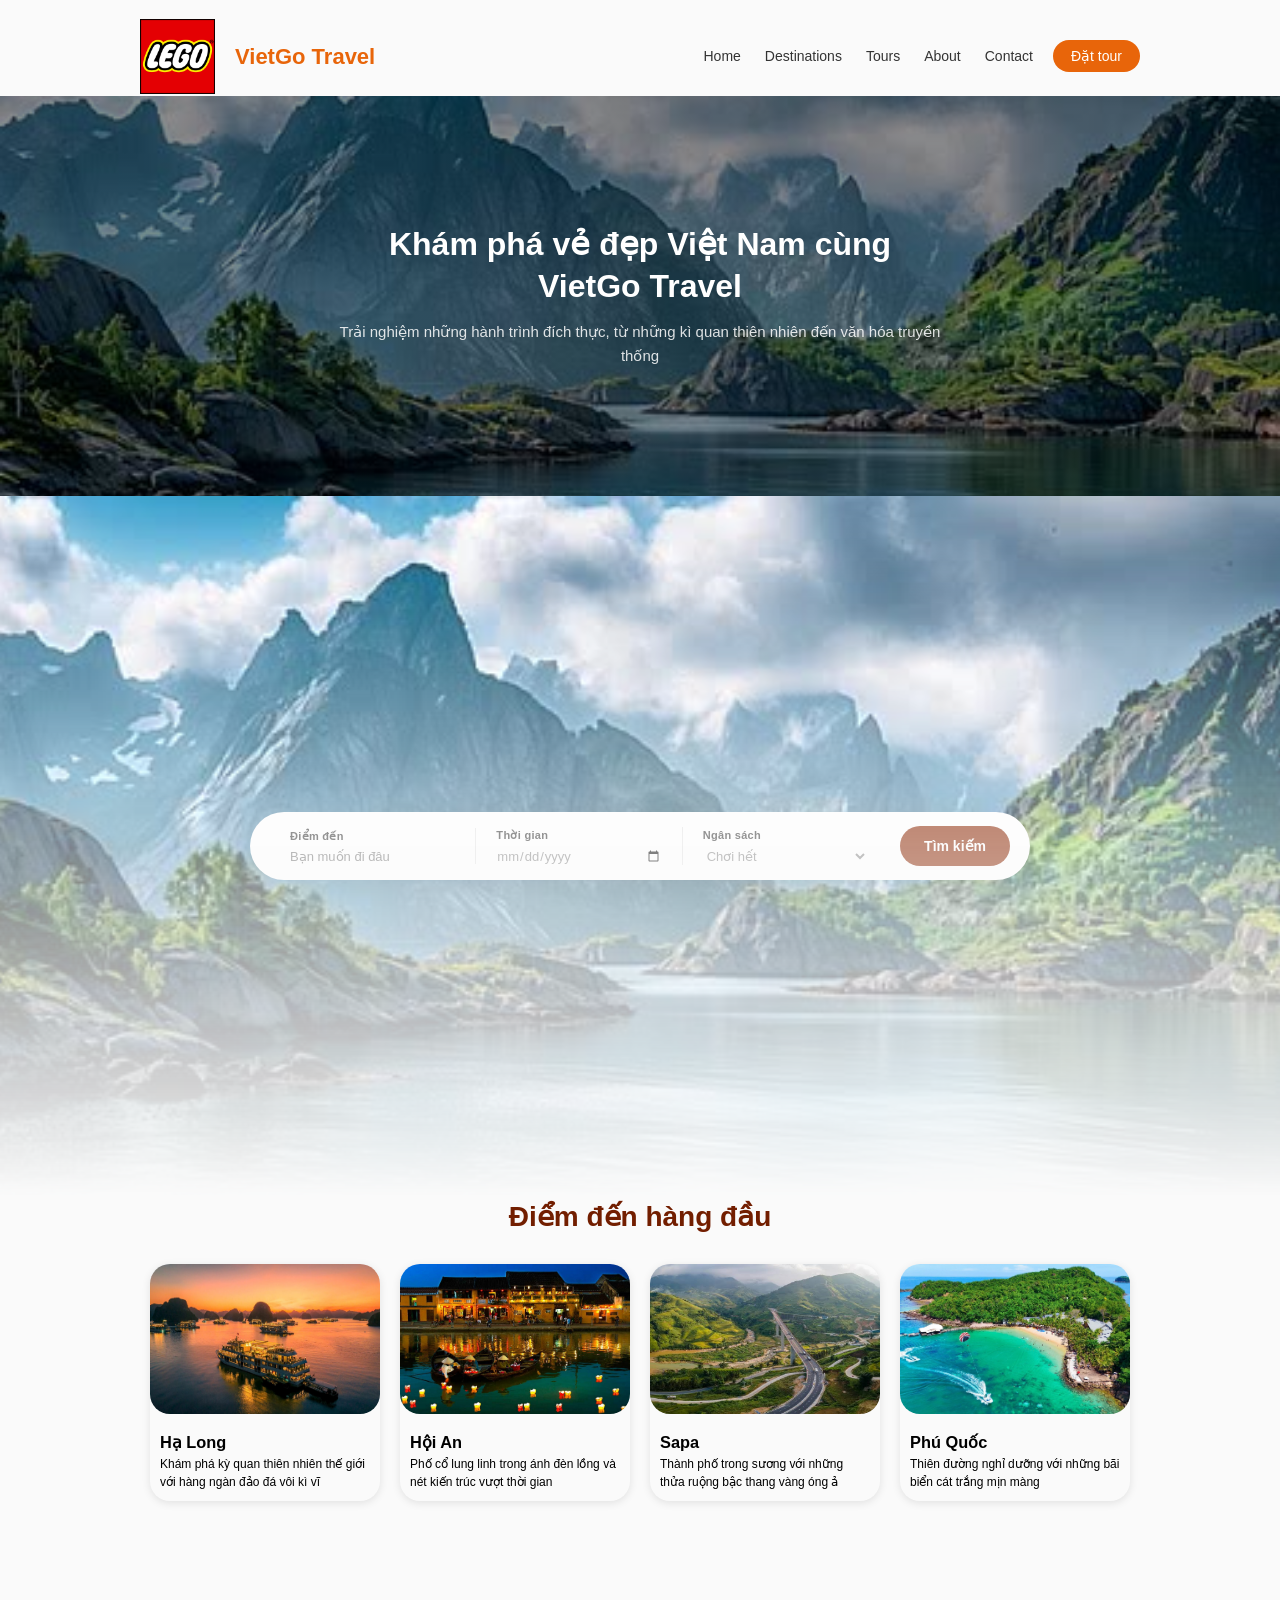
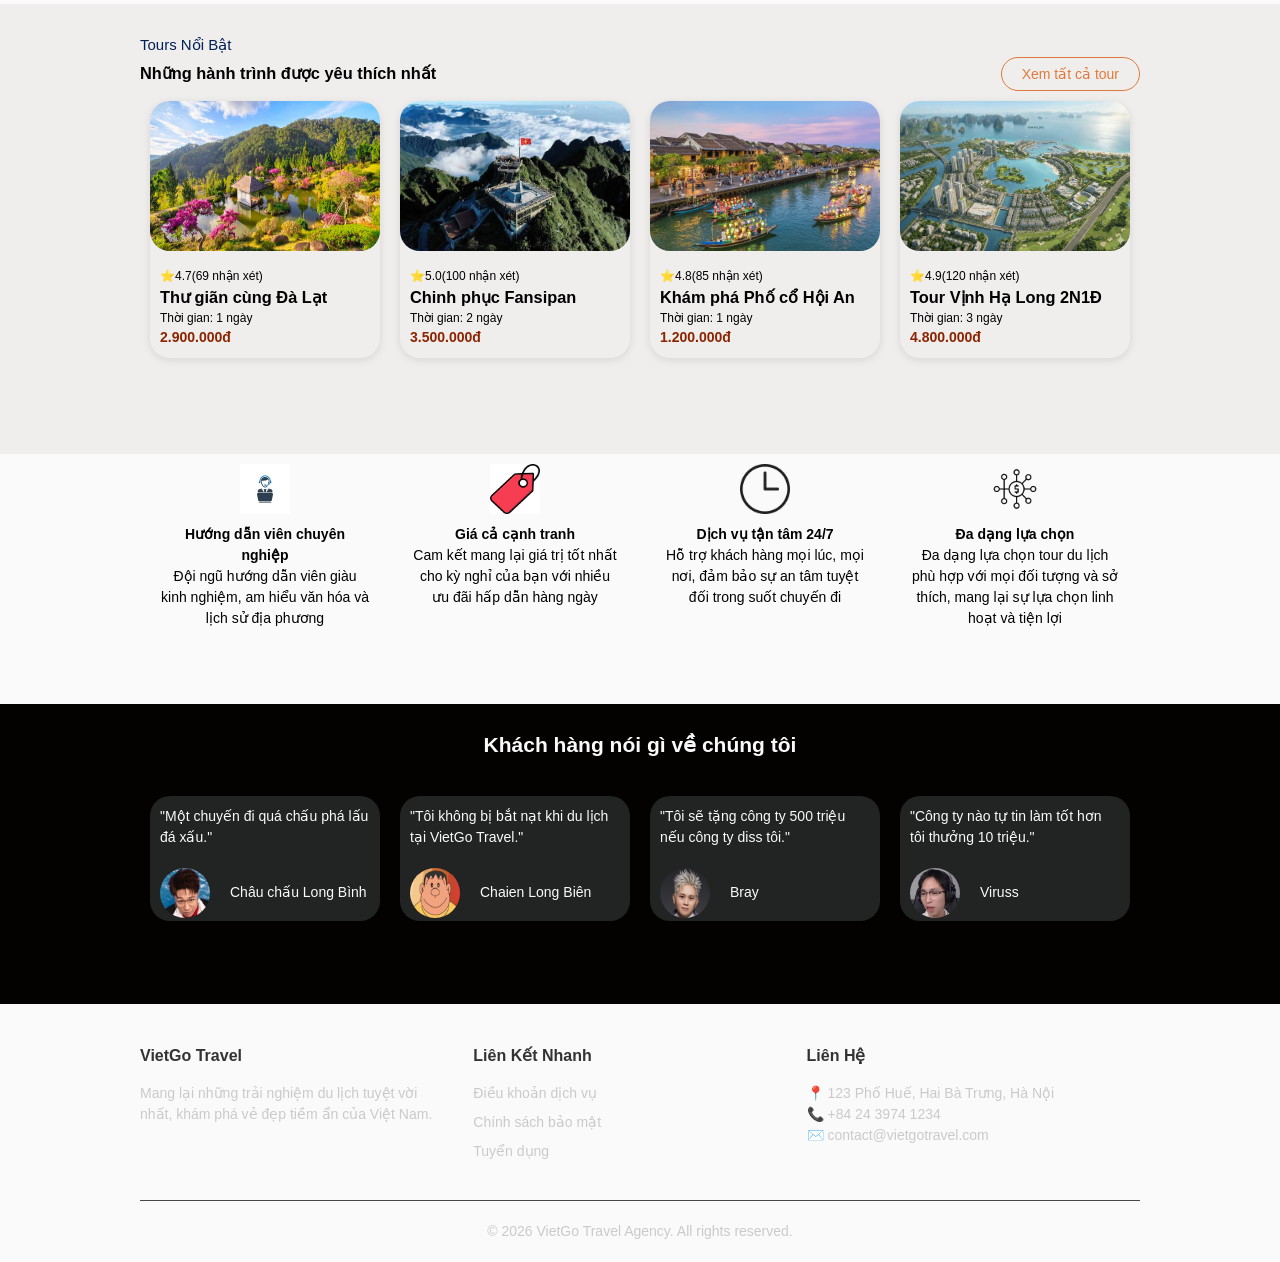
==== commit 7a3a6996: "html" ====
--- a/index.html
+++ b/index.html
@@ -169,7 +169,7 @@
     </div>
     <div class = "section cmt">
         <div class = "container">
-            <h2 style = "text-align: center; color: #fafafa; margin: 20px">Khách hàng nói gì về chúng tôi</h2>
+            <h2 style = "text-align: center; color: #fafafa; margin: 25px">Khách hàng nói gì về chúng tôi</h2>
             <div class = "cmt-content">
                 <p class = "comment">"Một chuyến đi quá chấu phá lấu đá xấu."</p>
                 <div class = "cmt-img">
--- a/css/index.css
+++ b/css/index.css
@@ -87,7 +87,7 @@
     height: 400px;
     background-image:
             linear-gradient(rgba(0,0,0,0.45), rgba(0,0,0,0.45)),
-            url("../imgs/banner.jpg");
+            url("../imgs/search.png");
     background-size: cover;
     background-position: center;
     display: flex;
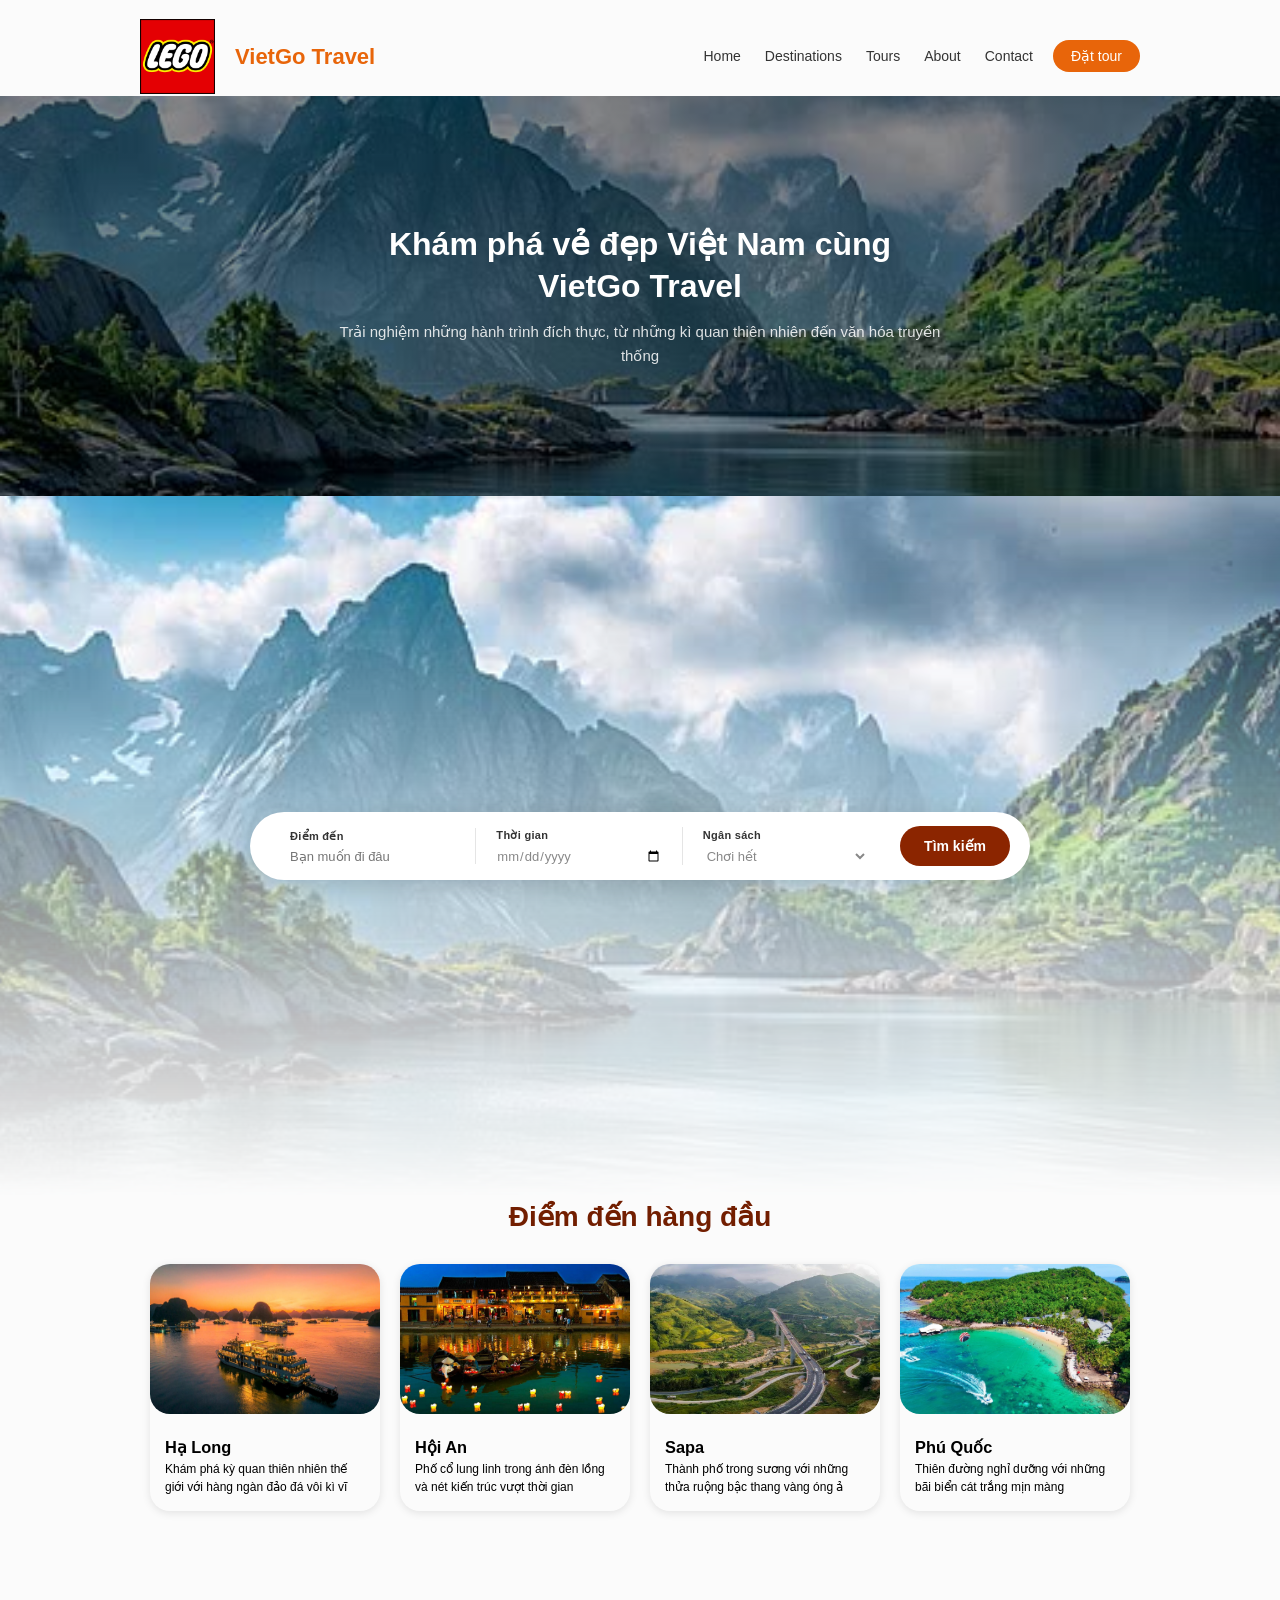
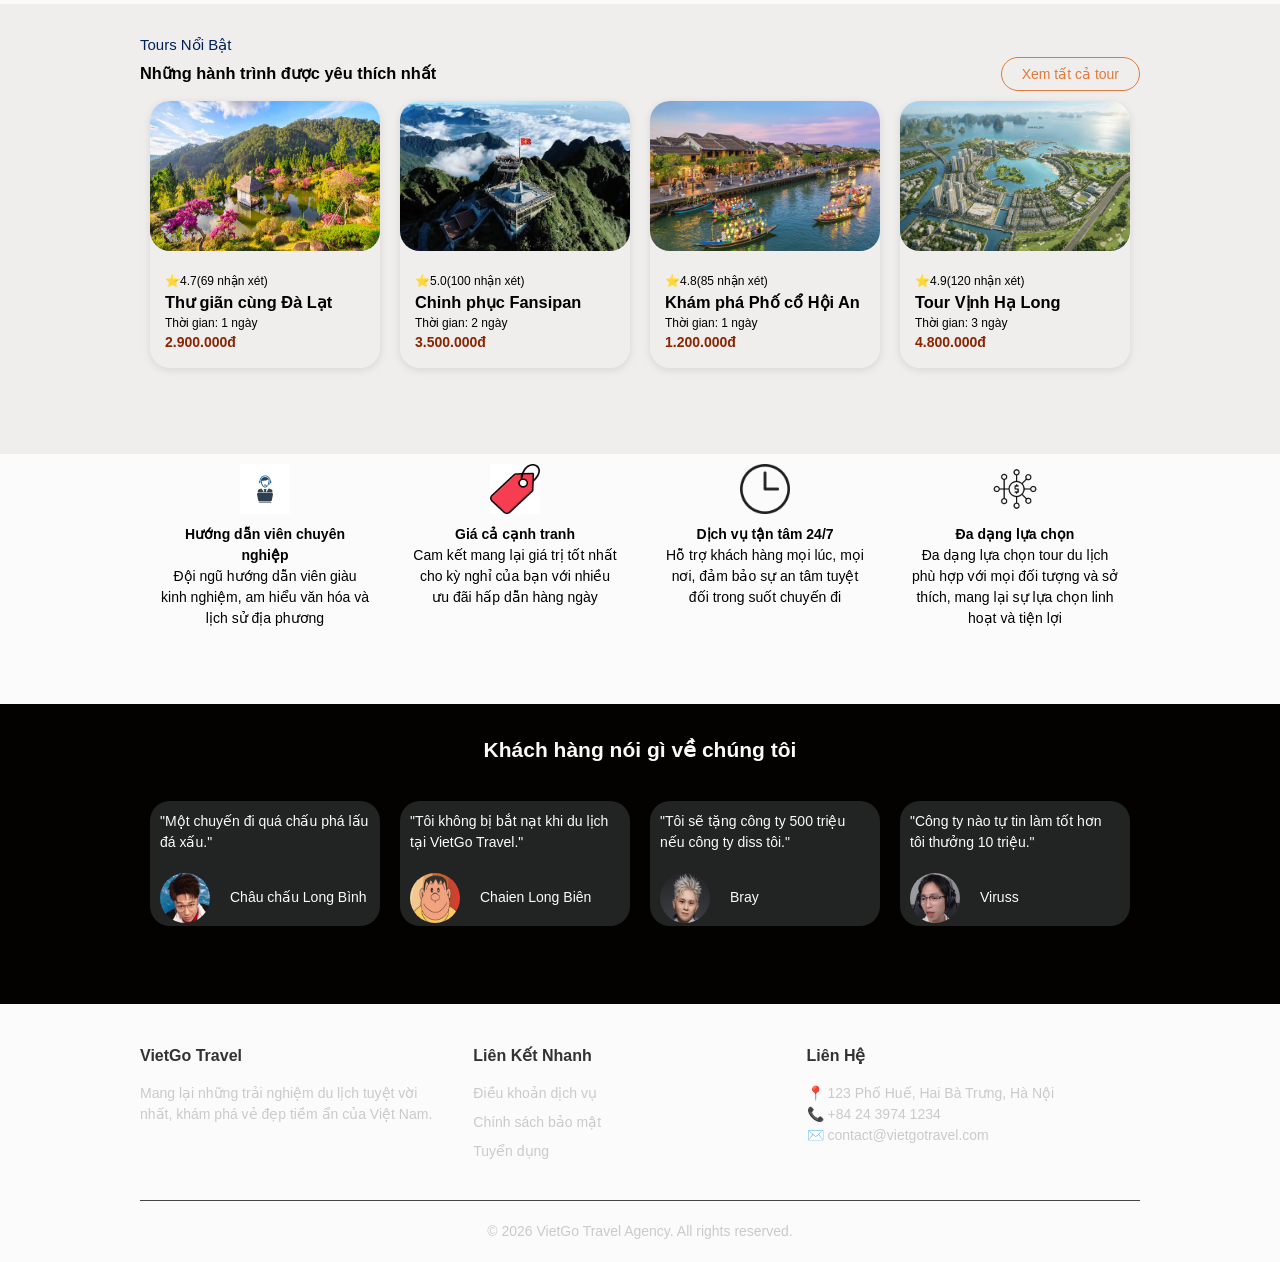
==== commit 02a8ccd3: "html" ====
--- a/index.html
+++ b/index.html
@@ -128,7 +128,7 @@
                 <img src = "imgs/Vinhhalong.jpg">
                 <div class = "item-des">
                     <p class = "rate">⭐4.9(120 nhận xét)</p>
-                    <h3 class = "tour-title">Tour Vịnh Hạ Long 2N1Đ</h3>
+                    <h3 class = "tour-title">Tour Vịnh Hạ Long</h3>
                     <p class = "term">Thời gian: 3 ngày</p>
                     <h4 class = "price">4.800.000đ</h4>
                 </div>
--- a/css/index.css
+++ b/css/index.css
@@ -6,7 +6,7 @@
 }
 
 body {
-    background-color: #fafafa;
+    background-color: #fbfbfb;
     font-size: 14px;
     font-family: "Be Vietnam Pro", sans-serif;
     line-height: 1.5;
@@ -119,17 +119,28 @@
 
 .search {
     height: 700px;
+    position: relative;
+    display: flex;
+    align-items: center;
+    justify-content: center;
+    overflow: hidden;
+}
+
+.search::before {
+    content: '';
+    position: absolute;
+    inset: 0;
     background-image: url("../imgs/search.png");
+    background-size: cover;
+    background-position: center;
     -webkit-mask-image: linear-gradient(to bottom, black 0%, transparent 100%);
     mask-image: linear-gradient(to bottom, black 0%, transparent 100%);
-    background-size: cover;
-    background-position: center;
-    display: flex;
-    align-items: center;
-    justify-content: center;
+    z-index: 0;
 }
 
 .search-bar {
+    position: relative;
+    z-index: 1;
     width: 90%;
     max-width: 780px;
     background: #fff;
@@ -138,6 +149,7 @@
     display: flex;
     align-items: center;
     box-shadow: 0 4px 24px rgba(0,0,0,0.15);
+    cursor: pointer;
 }
 
 .search-field {
@@ -207,13 +219,14 @@
 }
 
 .special-place{
-    background-color: #fafafa;
+    background-color: #fbfbfb;
     height: 350px;
 }
 
 .special-place img{
     width: 100%;
     height: 150px;
+    border-radius: 20px;
 }
 
 .item-img{
@@ -230,12 +243,7 @@
 }
 
 .item-des{
-    padding: 10px;
-}
-
-.special-place img{
-    width: 100%;
-    border-radius: 20px;
+    padding: 15px;
 }
 
 .item-des p{
@@ -306,17 +314,18 @@
 }
 
 .advantage{
-    background-color: #fafafa;
+    background-color: #fbfbfb;
     height: 250px;
 }
 
 .cmt{
     background-color: #040200;
     height: 300px;
+    padding: 5px;
 }
 
 .cmt-content{
-    color: #fafafa;
+    color: #fbfbfb;
     background-color: #222424;
     box-sizing: border-box;
     float: left;
@@ -344,7 +353,7 @@
 }
 
 .footer {
-    background-color: #fafafa;
+    background-color: #fbfbfb;
     color: #cacaca;
     padding-top: 40px;
 }
